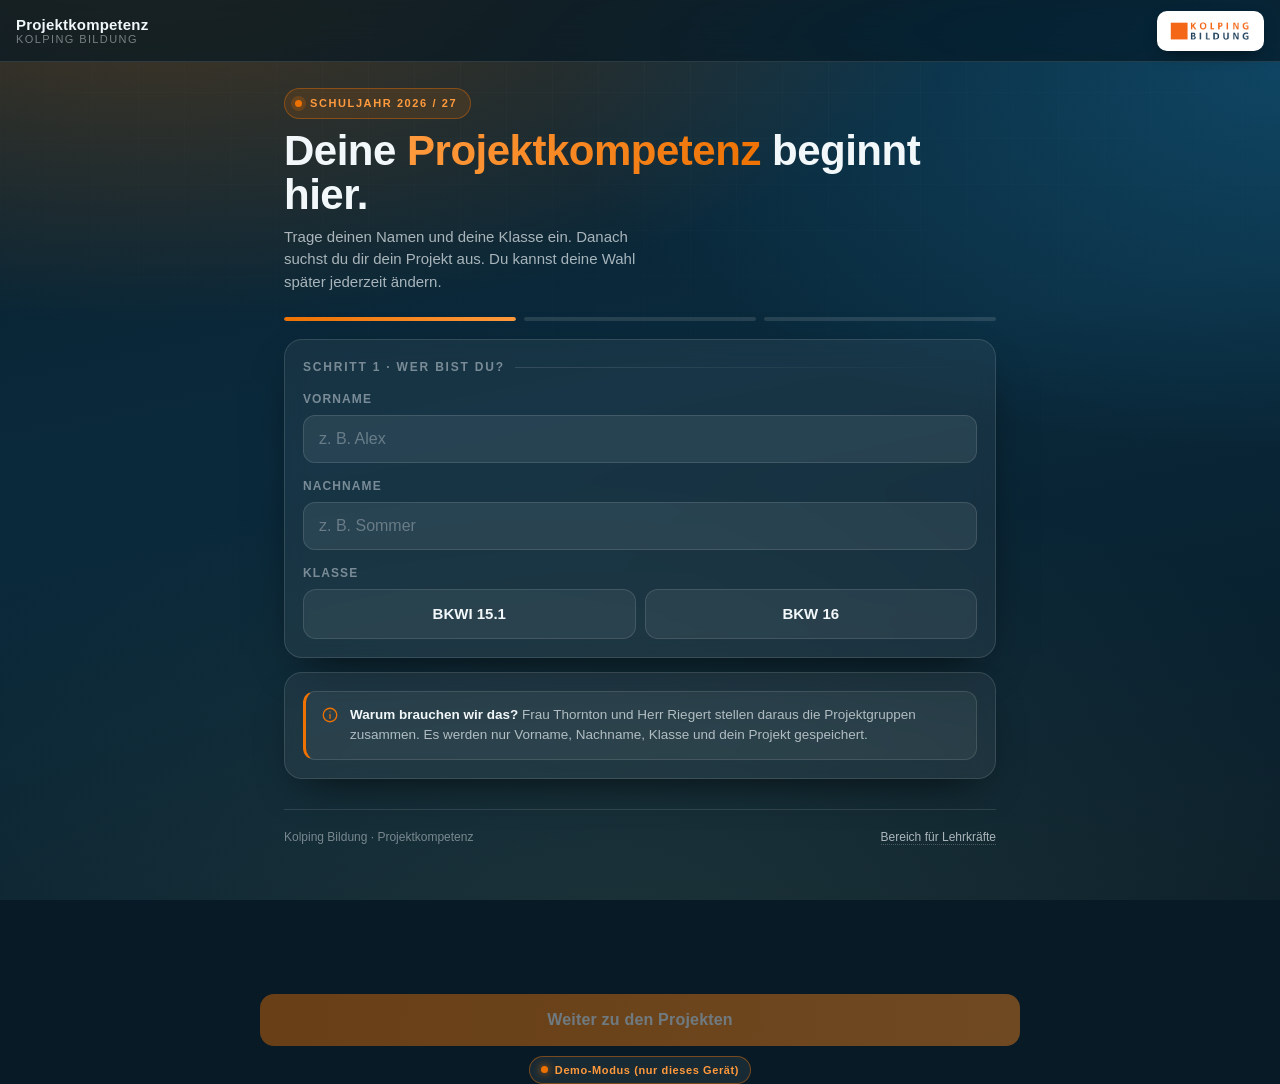
==== index.html @ 121eb58d "Projektkompetenz: Anmeldeseite, Lehrkraft-Bereich und PDF-Listen Kolping Bildung, Schuljahr 2026/27," ====
<!DOCTYPE html>
<html lang="de">
<head>
<meta charset="utf-8">
<meta name="viewport" content="width=device-width, initial-scale=1, viewport-fit=cover">
<meta name="theme-color" content="#071A25">
<meta name="description" content="Projektkompetenz an der Kolping Bildung – hier wählst du dein Projekt.">
<meta name="robots" content="noindex">
<title>Projektkompetenz · Kolping Bildung</title>
<link rel="icon" href="assets/kolping-bildung-logo.png">
<link rel="apple-touch-icon" href="assets/kolping-bildung-logo.png">
<link rel="stylesheet" href="css/style.css">
</head>
<body>

<header class="kopf">
  <button class="kopf-zurueck" id="zurueck" hidden aria-label="Einen Schritt zurück"></button>
  <div class="kopf-titel">
    <b id="kopf-titel">Projektkompetenz</b>
    <span id="kopf-unter">Kolping Bildung</span>
  </div>
  <div class="logo-feld">
    <img src="assets/kolping-bildung-logo.png" alt="Kolping Bildung">
  </div>
</header>

<main class="huelle" id="haupt">

  <!-- ============================ Schritt 1: Name ======================== -->
  <section id="ansicht-name" class="ansicht">
    <div class="hero">
      <span class="marke" id="marke">Schuljahr 2026 / 27</span>
      <h1>Deine <em>Projektkompetenz</em> beginnt hier.</h1>
      <p>Trage deinen Namen und deine Klasse ein. Danach suchst du dir dein
         Projekt aus. Du kannst deine Wahl später jederzeit ändern.</p>
    </div>

    <div class="schritte" aria-hidden="true">
      <span class="schritt aktiv" id="s1"><i></i></span>
      <span class="schritt" id="s2"><i></i></span>
      <span class="schritt" id="s3"><i></i></span>
    </div>

    <div class="karte">
      <h2 class="karte-titel">Schritt 1 · Wer bist du?</h2>

      <div class="feld">
        <label for="vorname">Vorname</label>
        <input type="text" id="vorname" name="vorname" autocomplete="given-name"
               enterkeyhint="next" placeholder="z. B. Alex" maxlength="40" spellcheck="false">
        <div class="feld-fehler" id="fehler-vorname">Bitte trage deinen Vornamen ein.</div>
      </div>

      <div class="feld">
        <label for="nachname">Nachname</label>
        <input type="text" id="nachname" name="nachname" autocomplete="family-name"
               enterkeyhint="next" placeholder="z. B. Sommer" maxlength="40" spellcheck="false">
        <div class="feld-fehler" id="fehler-nachname">Bitte trage deinen Nachnamen ein.</div>
      </div>

      <div class="feld">
        <label id="klasse-label">Klasse</label>
        <div class="chips" id="klassen" role="group" aria-labelledby="klasse-label"></div>
        <div class="feld-fehler" id="fehler-klasse">Bitte tippe deine Klasse an.</div>
      </div>
    </div>

    <div class="karte" style="margin-top:14px">
      <div class="hinweis">
        <span id="hinweis-symbol"></span>
        <div><b>Warum brauchen wir das?</b> Frau Thornton und Herr Riegert stellen
        daraus die Projektgruppen zusammen. Es werden nur Vorname, Nachname,
        Klasse und dein Projekt gespeichert.</div>
      </div>
    </div>
  </section>

  <!-- ========================= Schritt 2: Projekte ======================= -->
  <section id="ansicht-projekte" class="ansicht" hidden>
    <div class="hero" style="padding-bottom:12px">
      <h1 style="font-size:clamp(24px,6.6vw,34px)">Wähle dein <em>Projekt</em></h1>
      <p id="projekte-unter">Tippe ein Projekt an. Mit „Mehr“ siehst du, was dich erwartet.</p>
    </div>

    <div class="schritte" aria-hidden="true">
      <span class="schritt fertig"><i></i></span>
      <span class="schritt aktiv"><i></i></span>
      <span class="schritt"><i></i></span>
    </div>

    <div class="filter" id="filter" role="group" aria-label="Nach Lehrkraft filtern"></div>

    <div id="gesperrt-hinweis" hidden style="margin-bottom:14px">
      <div class="hinweis hinweis--rot">
        <span></span>
        <div><b>Die Anmeldung ist geschlossen.</b> Wende dich an Frau Thornton
        oder Herrn Riegert, wenn du noch etwas ändern musst.</div>
      </div>
    </div>

    <div class="projekte" id="projekte"></div>
  </section>

  <!-- ========================= Schritt 3: Fertig ========================= -->
  <section id="ansicht-fertig" class="ansicht" hidden>
    <div class="schritte" style="margin-top:22px" aria-hidden="true">
      <span class="schritt fertig"><i></i></span>
      <span class="schritt fertig"><i></i></span>
      <span class="schritt fertig"><i></i></span>
    </div>

    <div class="karte">
      <div class="erfolg">
        <div class="erfolg-ring" id="erfolg-ring"></div>
        <h2>Passt, <span class="name" id="fertig-name">…</span>!</h2>
        <p id="fertig-text">Du bist eingetragen. Deine Wahl ist gespeichert.</p>

        <dl class="zusammenfassung" id="fertig-daten"></dl>
      </div>
    </div>

    <div class="karte">
      <h2 class="karte-titel">Deine Änderungen</h2>
      <div id="fertig-verlauf"></div>
    </div>

    <div class="karte">
      <div class="hinweis hinweis--gruen">
        <span></span>
        <div><b>Du darfst wechseln.</b> Solange die Anmeldung offen ist und im
        neuen Projekt ein Platz frei ist, kannst du dein Projekt tauschen.
        Jeder Wechsel wird protokolliert.</div>
      </div>
    </div>
  </section>

  <footer class="fuss">
    <span>Kolping Bildung · Projektkompetenz</span>
    <span><a href="lehrkraft.html">Bereich für Lehrkräfte</a></span>
  </footer>
</main>

<div class="leiste" id="leiste">
  <div class="leiste-innen">
    <button class="knopf" id="haupt-knopf">Weiter</button>
    <button class="knopf knopf--leise" id="neben-knopf" hidden style="margin-top:9px">Abbrechen</button>
    <div style="display:flex;justify-content:center;margin-top:10px">
      <span class="status" id="status"><i></i><span id="status-text">verbinde …</span></span>
    </div>
  </div>
</div>

<script src="js/config.js"></script>
<script src="js/ui.js"></script>
<script src="js/store.js"></script>
<script src="js/app.js"></script>
</body>
</html>
---- css/style.css ----
/* ============================================================================
   Projektkompetenz – Kolping Bildung
   Corporate Design: Orange #EE7203 · Dunkelblau #12415B · Grün #8CA88A
   Hausschrift Frutiger, ersatzweise Segoe UI.
   Aufgebaut mobile first – der Standardfall ist das Handy im Hochformat.
   ========================================================================= */

:root {
  /* Markenfarben */
  --orange:      #EE7203;
  --orange-hell: #FF9A3D;
  --orange-tief: #C25C00;
  --navy:        #12415B;
  --navy-tief:   #08202E;
  --navy-mitte:  #0E3247;
  --gruen:       #8CA88A;
  --gruen-hell:  #A8C4A6;

  /* Flächen und Schrift auf dunklem Grund */
  --grund:       #071A25;
  --glas:        rgba(255, 255, 255, .055);
  --glas-stark:  rgba(255, 255, 255, .10);
  --kante:       rgba(255, 255, 255, .12);
  --kante-hell:  rgba(255, 255, 255, .22);
  --schrift:     #F2F7FA;
  --schrift-weich: rgba(242, 247, 250, .68);
  --schrift-leise: rgba(242, 247, 250, .45);

  --rot:         #E5484D;

  --radius:      18px;
  --radius-klein: 12px;
  --radius-gross: 26px;

  --schatten:    0 18px 45px -22px rgba(0, 0, 0, .85);
  --glut:        0 0 0 1px rgba(238, 114, 3, .55), 0 12px 40px -14px rgba(238, 114, 3, .55);

  --schrift-familie: 'Segoe UI', Frutiger, 'Frutiger LT Std', Arial, Helvetica, sans-serif;

  --kopf-hoehe:  62px;
}

/* ------------------------------------------------------------------ Basis */

* { box-sizing: border-box; }

/* Muss über allen Klassen stehen: sonst gewinnt z. B. .knopf { display:flex }
   gegen das hidden-Attribut und versteckte Elemente bleiben sichtbar.      */
[hidden] { display: none !important; }

html { -webkit-text-size-adjust: 100%; }

body {
  margin: 0;
  min-height: 100dvh;
  font-family: var(--schrift-familie);
  font-size: 16px;
  line-height: 1.5;
  color: var(--schrift);
  background: var(--grund);
  overflow-x: hidden;
  -webkit-font-smoothing: antialiased;
  padding-bottom: env(safe-area-inset-bottom);
}

/* Hintergrund: dunkler Verlauf + weiches Farbleuchten + feines Raster.
   Bewusst dezent, damit das Logo und die Inhalte vorn bleiben.            */
body::before,
body::after {
  content: '';
  position: fixed;
  inset: 0;
  pointer-events: none;
  z-index: -2;
}

body::before {
  background:
    radial-gradient(120% 80% at 12% -8%,  rgba(238, 114, 3, .30) 0%, transparent 55%),
    radial-gradient(95% 70% at 100% 8%,   rgba(24, 118, 168, .38) 0%, transparent 60%),
    radial-gradient(120% 90% at 50% 108%, rgba(140, 168, 138, .16) 0%, transparent 62%),
    linear-gradient(168deg, var(--navy-tief) 0%, #0A2A3C 45%, var(--grund) 100%);
}

body::after {
  z-index: -1;
  opacity: .5;
  background-image:
    linear-gradient(rgba(255, 255, 255, .045) 1px, transparent 1px),
    linear-gradient(90deg, rgba(255, 255, 255, .045) 1px, transparent 1px);
  background-size: 46px 46px;
  mask-image: radial-gradient(120% 75% at 50% 0%, #000 0%, transparent 78%);
  -webkit-mask-image: radial-gradient(120% 75% at 50% 0%, #000 0%, transparent 78%);
}

.huelle {
  width: min(100%, 760px);
  margin: 0 auto;
  padding: 0 16px 120px;
}
.huelle--weit { width: min(100%, 1180px); }

/* --------------------------------------------------------------- Kopfzeile */

.kopf {
  position: sticky;
  top: 0;
  z-index: 40;
  display: flex;
  align-items: center;
  gap: 12px;
  min-height: var(--kopf-hoehe);
  padding: 8px 16px;
  padding-top: calc(8px + env(safe-area-inset-top));
  background: rgba(7, 26, 37, .72);
  backdrop-filter: blur(16px) saturate(140%);
  -webkit-backdrop-filter: blur(16px) saturate(140%);
  border-bottom: 1px solid var(--kante);
}

/* Das Logo steht laut CD oben rechts und braucht einen hellen Grund –
   deshalb sitzt es auf einem weißen Feld mit Schutzraum ringsum.          */
.logo-feld {
  margin-left: auto;
  display: flex;
  align-items: center;
  background: #fff;
  border-radius: 10px;
  padding: 7px 11px;
  box-shadow: 0 6px 18px -8px rgba(0, 0, 0, .7);
  flex: 0 0 auto;
}
.logo-feld img { display: block; height: 26px; width: auto; }

.kopf-titel {
  display: flex;
  flex-direction: column;
  line-height: 1.15;
  min-width: 0;
}
.kopf-titel b {
  font-size: 15px;
  font-weight: 700;
  letter-spacing: .2px;
  white-space: nowrap;
  overflow: hidden;
  text-overflow: ellipsis;
}
.kopf-titel span {
  font-size: 11px;
  color: var(--schrift-leise);
  text-transform: uppercase;
  letter-spacing: 1.4px;
}

.kopf-zurueck {
  display: inline-flex;
  align-items: center;
  justify-content: center;
  width: 38px; height: 38px;
  border-radius: 11px;
  border: 1px solid var(--kante);
  background: var(--glas);
  color: var(--schrift);
  cursor: pointer;
  flex: 0 0 auto;
}
.kopf-zurueck:active { transform: scale(.94); }

/* ------------------------------------------------------------------- Hero */

.hero { padding: 26px 0 20px; }

.hero h1 {
  margin: 10px 0 8px;
  font-size: clamp(28px, 8vw, 42px);
  line-height: 1.06;
  font-weight: 700;
  letter-spacing: -.5px;
}
.hero h1 em {
  font-style: normal;
  background: linear-gradient(96deg, var(--orange-hell), var(--orange));
  -webkit-background-clip: text;
  background-clip: text;
  color: transparent;
}
.hero p {
  margin: 0;
  color: var(--schrift-weich);
  font-size: 15px;
  max-width: 46ch;
}

.marke {
  display: inline-flex;
  align-items: center;
  gap: 8px;
  padding: 6px 13px 6px 10px;
  border-radius: 999px;
  border: 1px solid rgba(238, 114, 3, .4);
  background: rgba(238, 114, 3, .13);
  font-size: 11px;
  font-weight: 600;
  letter-spacing: 1.6px;
  text-transform: uppercase;
  color: var(--orange-hell);
}
.marke::before {
  content: '';
  width: 7px; height: 7px;
  border-radius: 50%;
  background: var(--orange);
  box-shadow: 0 0 0 4px rgba(238, 114, 3, .2);
  animation: pulsieren 2.6s ease-in-out infinite;
}
@keyframes pulsieren {
  0%, 100% { opacity: 1; transform: scale(1); }
  50%      { opacity: .45; transform: scale(.8); }
}

/* ------------------------------------------------------------ Schritte 1-2 */

.schritte {
  display: flex;
  align-items: center;
  gap: 8px;
  margin: 4px 0 18px;
}
.schritt {
  flex: 1;
  height: 4px;
  border-radius: 99px;
  background: rgba(255, 255, 255, .12);
  overflow: hidden;
}
.schritt i {
  display: block;
  height: 100%;
  width: 0;
  border-radius: 99px;
  background: linear-gradient(90deg, var(--orange), var(--orange-hell));
  transition: width .45s cubic-bezier(.4, 0, .2, 1);
}
.schritt.aktiv i, .schritt.fertig i { width: 100%; }

/* ------------------------------------------------------------------ Karten */

.karte {
  background: var(--glas);
  border: 1px solid var(--kante);
  border-radius: var(--radius);
  padding: 18px;
  backdrop-filter: blur(10px);
  -webkit-backdrop-filter: blur(10px);
  box-shadow: var(--schatten);
}
.karte + .karte { margin-top: 14px; }

.karte-titel {
  display: flex;
  align-items: center;
  gap: 10px;
  margin: 0 0 14px;
  font-size: 12px;
  font-weight: 700;
  letter-spacing: 1.8px;
  text-transform: uppercase;
  color: var(--schrift-leise);
}
.karte-titel::after {
  content: '';
  flex: 1;
  height: 1px;
  background: linear-gradient(90deg, var(--kante), transparent);
}

/* ---------------------------------------------------------------- Formular */

.feld { margin-bottom: 14px; }
.feld:last-child { margin-bottom: 0; }

.feld label {
  display: block;
  margin-bottom: 7px;
  font-size: 12px;
  font-weight: 600;
  letter-spacing: 1.1px;
  text-transform: uppercase;
  color: var(--schrift-leise);
}

.feld input[type=text],
.feld input[type=password],
.feld select {
  width: 100%;
  padding: 14px 15px;
  font-family: inherit;
  font-size: 16px;               /* 16px verhindert das Zoomen auf iPhones */
  color: var(--schrift);
  background: rgba(255, 255, 255, .07);
  border: 1px solid var(--kante);
  border-radius: var(--radius-klein);
  outline: none;
  transition: border-color .18s, box-shadow .18s, background .18s;
  -webkit-appearance: none;
  appearance: none;
}
.feld select {
  background-image: url("data:image/svg+xml,%3Csvg xmlns='http://www.w3.org/2000/svg' viewBox='0 0 24 24' fill='none' stroke='%23F2F7FA' stroke-width='2.2' stroke-linecap='round'%3E%3Cpath d='M6 9l6 6 6-6'/%3E%3C/svg%3E");
  background-repeat: no-repeat;
  background-position: right 13px center;
  background-size: 17px;
  padding-right: 40px;
}
.feld select option { background: var(--navy-tief); color: var(--schrift); }

.feld input::placeholder { color: rgba(242, 247, 250, .32); }

.feld input:focus, .feld select:focus {
  border-color: var(--orange);
  background: rgba(255, 255, 255, .1);
  box-shadow: 0 0 0 3px rgba(238, 114, 3, .22);
}
.feld input[aria-invalid=true] {
  border-color: var(--rot);
  box-shadow: 0 0 0 3px rgba(229, 72, 77, .18);
}

.feld-fehler {
  display: none;
  margin-top: 6px;
  font-size: 13px;
  color: #FF9AA0;
}
.feld-fehler.zeigen { display: block; }

/* Klassenauswahl als große Tippflächen */
.chips { display: flex; flex-wrap: wrap; gap: 9px; }
.chip {
  flex: 1 1 130px;
  min-height: 50px;
  display: inline-flex;
  align-items: center;
  justify-content: center;
  gap: 8px;
  padding: 12px 16px;
  font: inherit;
  font-weight: 600;
  font-size: 15px;
  color: var(--schrift);
  background: rgba(255, 255, 255, .06);
  border: 1px solid var(--kante);
  border-radius: 13px;
  cursor: pointer;
  transition: .16s;
  -webkit-tap-highlight-color: transparent;
}
.chip:active { transform: scale(.97); }
.chip[aria-pressed=true] {
  background: rgba(238, 114, 3, .18);
  border-color: var(--orange);
  color: #fff;
  box-shadow: 0 0 0 3px rgba(238, 114, 3, .16);
}

/* ---------------------------------------------------------------- Schalter */

.knopf {
  display: inline-flex;
  align-items: center;
  justify-content: center;
  gap: 9px;
  min-height: 52px;
  width: 100%;
  padding: 14px 20px;
  font-family: inherit;
  font-size: 16px;
  font-weight: 700;
  letter-spacing: .2px;
  color: #fff;
  background: linear-gradient(96deg, var(--orange), #FF8A1F);
  border: none;
  border-radius: 14px;
  cursor: pointer;
  transition: transform .14s, box-shadow .2s, filter .2s;
  box-shadow: 0 14px 30px -14px rgba(238, 114, 3, .9);
  -webkit-tap-highlight-color: transparent;
}
.knopf:hover:not(:disabled) { filter: brightness(1.07); }
.knopf:active:not(:disabled) { transform: scale(.98); }
.knopf:disabled { opacity: .42; cursor: not-allowed; box-shadow: none; }

.knopf--leise {
  background: var(--glas-stark);
  border: 1px solid var(--kante);
  box-shadow: none;
  color: var(--schrift);
}
.knopf--gefahr {
  background: rgba(229, 72, 77, .16);
  border: 1px solid rgba(229, 72, 77, .5);
  color: #FFB3B6;
  box-shadow: none;
}
.knopf--klein {
  min-height: 40px;
  width: auto;
  padding: 9px 15px;
  font-size: 14px;
  border-radius: 11px;
}

/* Feste Leiste am unteren Rand – der Daumen kommt dort am besten hin. */
.leiste {
  position: fixed;
  left: 0; right: 0; bottom: 0;
  z-index: 45;
  padding: 12px 16px calc(12px + env(safe-area-inset-bottom));
  background: linear-gradient(to top, rgba(7, 26, 37, .97) 62%, rgba(7, 26, 37, 0));
  backdrop-filter: blur(10px);
  -webkit-backdrop-filter: blur(10px);
}
.leiste-innen { width: min(100%, 760px); margin: 0 auto; }

/* ---------------------------------------------------------- Projektkarten */

.projekte { display: grid; gap: 12px; }

.projekt {
  position: relative;
  display: block;
  width: 100%;
  text-align: left;
  font-family: inherit;
  color: var(--schrift);
  background: var(--glas);
  border: 1px solid var(--kante);
  border-radius: var(--radius);
  padding: 15px 15px 13px;
  cursor: pointer;
  overflow: hidden;
  transition: border-color .18s, background .18s, transform .14s, box-shadow .22s;
  -webkit-tap-highlight-color: transparent;
}
.projekt::before {                       /* Lichtkante links */
  content: '';
  position: absolute;
  left: 0; top: 14px; bottom: 14px;
  width: 3px;
  border-radius: 0 3px 3px 0;
  background: linear-gradient(180deg, var(--orange), rgba(238, 114, 3, 0));
  opacity: .55;
  transition: opacity .2s;
}
.projekt:active { transform: scale(.985); }
.projekt[aria-pressed=true] {
  background: rgba(238, 114, 3, .13);
  border-color: var(--orange);
  box-shadow: var(--glut);
}
.projekt[aria-pressed=true]::before { opacity: 1; }
.projekt.voll { opacity: .5; cursor: not-allowed; }
.projekt.voll::before { background: rgba(255, 255, 255, .3); }
.projekt.meins { border-color: var(--gruen); background: rgba(140, 168, 138, .13); }
.projekt.meins::before { background: linear-gradient(180deg, var(--gruen-hell), transparent); opacity: 1; }

.projekt-kopf { display: flex; align-items: flex-start; gap: 12px; }

.projekt-symbol {
  flex: 0 0 auto;
  width: 44px; height: 44px;
  display: grid;
  place-items: center;
  border-radius: 13px;
  background: rgba(238, 114, 3, .16);
  border: 1px solid rgba(238, 114, 3, .3);
  color: var(--orange-hell);
}
.projekt-symbol svg { width: 22px; height: 22px; }
.projekt.meins .projekt-symbol {
  background: rgba(140, 168, 138, .2);
  border-color: rgba(140, 168, 138, .45);
  color: var(--gruen-hell);
}

.projekt-text { min-width: 0; flex: 1; }
.projekt-name {
  margin: 0;
  font-size: 18px;
  font-weight: 700;
  letter-spacing: -.2px;
  line-height: 1.2;
}
.projekt-klartext {
  margin: 3px 0 0;
  font-size: 13.5px;
  line-height: 1.4;
  color: var(--schrift-weich);
}

.projekt-marken { display: flex; flex-wrap: wrap; gap: 6px; margin-top: 10px; }
.mini {
  display: inline-flex;
  align-items: center;
  gap: 5px;
  padding: 4px 9px;
  border-radius: 8px;
  font-size: 11px;
  font-weight: 600;
  letter-spacing: .5px;
  background: rgba(255, 255, 255, .07);
  border: 1px solid var(--kante);
  color: var(--schrift-weich);
  white-space: nowrap;
}
.mini--lehrkraft { color: #BBD5E4; }
.mini--hinweis { background: rgba(238, 114, 3, .16); border-color: rgba(238, 114, 3, .38); color: var(--orange-hell); }
.mini--gruen  { background: rgba(140, 168, 138, .18); border-color: rgba(140, 168, 138, .45); color: var(--gruen-hell); }
.mini--voll   { background: rgba(229, 72, 77, .16); border-color: rgba(229, 72, 77, .45); color: #FFB3B6; }

/* Belegungsbalken */
.balken-zeile {
  display: flex;
  align-items: center;
  gap: 10px;
  margin-top: 12px;
}
.balken {
  flex: 1;
  height: 7px;
  border-radius: 99px;
  background: rgba(255, 255, 255, .1);
  overflow: hidden;
}
.balken i {
  display: block;
  height: 100%;
  border-radius: 99px;
  background: linear-gradient(90deg, var(--orange), var(--orange-hell));
  transition: width .5s cubic-bezier(.4, 0, .2, 1);
}
.balken i.voll  { background: linear-gradient(90deg, #E5484D, #FF7A7F); }
.balken i.meins { background: linear-gradient(90deg, var(--gruen), var(--gruen-hell)); }
.balken-zahl {
  font-size: 12px;
  font-weight: 700;
  font-variant-numeric: tabular-nums;
  color: var(--schrift-weich);
  white-space: nowrap;
}

.projekt-mehr {
  margin-top: 11px;
  padding-top: 11px;
  border-top: 1px dashed var(--kante);
  display: none;
}
.projekt.offen .projekt-mehr { display: block; animation: einblenden .25s ease; }
.projekt-mehr ul { margin: 0; padding-left: 18px; }
.projekt-mehr li {
  font-size: 13.5px;
  line-height: 1.5;
  color: var(--schrift-weich);
  margin-bottom: 4px;
}
.projekt-mehr li::marker { color: var(--orange); }

.mehr-schalter {
  display: inline-flex;
  align-items: center;
  gap: 5px;
  margin-top: 10px;
  padding: 6px 10px;
  font: inherit;
  font-size: 12.5px;
  font-weight: 600;
  color: var(--schrift-weich);
  background: transparent;
  border: 1px solid var(--kante);
  border-radius: 9px;
  cursor: pointer;
}
.mehr-schalter svg { width: 14px; height: 14px; transition: transform .22s; }
.projekt.offen .mehr-schalter svg { transform: rotate(180deg); }

@keyframes einblenden {
  from { opacity: 0; transform: translateY(-5px); }
  to   { opacity: 1; transform: none; }
}

/* Filterzeile */
.filter {
  display: flex;
  gap: 8px;
  overflow-x: auto;
  padding: 2px 0 10px;
  scrollbar-width: none;
  -ms-overflow-style: none;
}
.filter::-webkit-scrollbar { display: none; }
.filter button {
  flex: 0 0 auto;
  padding: 8px 14px;
  font: inherit;
  font-size: 13px;
  font-weight: 600;
  color: var(--schrift-weich);
  background: rgba(255, 255, 255, .06);
  border: 1px solid var(--kante);
  border-radius: 99px;
  cursor: pointer;
  white-space: nowrap;
}
.filter button[aria-pressed=true] {
  background: rgba(238, 114, 3, .2);
  border-color: var(--orange);
  color: #fff;
}

/* ------------------------------------------------------------- Bestätigung */

.erfolg { text-align: center; padding: 22px 18px 26px; }
.erfolg-ring {
  width: 82px; height: 82px;
  margin: 0 auto 16px;
  display: grid;
  place-items: center;
  border-radius: 50%;
  background: rgba(140, 168, 138, .16);
  border: 2px solid var(--gruen);
  color: var(--gruen-hell);
  animation: aufpoppen .45s cubic-bezier(.34, 1.56, .64, 1);
}
.erfolg-ring svg { width: 38px; height: 38px; }
@keyframes aufpoppen {
  from { transform: scale(.3); opacity: 0; }
  to   { transform: scale(1); opacity: 1; }
}
.erfolg h2 { margin: 0 0 6px; font-size: 23px; }
.erfolg .name { color: var(--orange-hell); }
.erfolg p { margin: 0 auto; color: var(--schrift-weich); max-width: 40ch; font-size: 14.5px; }

.zusammenfassung {
  margin: 18px 0 0;
  padding: 16px;
  border-radius: var(--radius-klein);
  background: rgba(255, 255, 255, .06);
  border: 1px solid var(--kante);
  text-align: left;
}
.zeile {
  display: flex;
  justify-content: space-between;
  align-items: baseline;
  gap: 14px;
  padding: 7px 0;
  border-bottom: 1px solid rgba(255, 255, 255, .07);
  font-size: 14px;
}
.zeile:last-child { border-bottom: none; }
.zeile dt { color: var(--schrift-leise); font-size: 12px; text-transform: uppercase; letter-spacing: .9px; }
.zeile dd { margin: 0; font-weight: 600; text-align: right; }

/* ---------------------------------------------------------------- Hinweise */

.hinweis {
  display: flex;
  gap: 11px;
  padding: 13px 15px;
  border-radius: var(--radius-klein);
  background: rgba(255, 255, 255, .05);
  border: 1px solid var(--kante);
  border-left: 3px solid var(--orange);
  font-size: 13.5px;
  line-height: 1.5;
  color: var(--schrift-weich);
}
.hinweis--gruen { border-left-color: var(--gruen); }
.hinweis--rot   { border-left-color: var(--rot); background: rgba(229, 72, 77, .1); }
.hinweis svg { flex: 0 0 auto; width: 18px; height: 18px; margin-top: 1px; color: var(--orange); }
.hinweis--gruen svg { color: var(--gruen-hell); }
.hinweis--rot svg   { color: #FF9AA0; }
.hinweis b { color: var(--schrift); }

/* Meldung, die kurz eingeblendet wird */
.toast-raum {
  position: fixed;
  left: 12px; right: 12px;
  bottom: calc(84px + env(safe-area-inset-bottom));
  z-index: 90;
  display: flex;
  flex-direction: column;
  align-items: center;
  gap: 8px;
  pointer-events: none;
}
.toast {
  max-width: 520px;
  width: 100%;
  display: flex;
  align-items: center;
  gap: 10px;
  padding: 13px 16px;
  border-radius: 13px;
  background: rgba(11, 38, 53, .97);
  border: 1px solid var(--kante-hell);
  box-shadow: 0 20px 45px -18px #000;
  font-size: 14px;
  font-weight: 500;
  animation: hochschieben .3s cubic-bezier(.34, 1.4, .64, 1);
}
.toast.gut  { border-color: rgba(140, 168, 138, .6); }
.toast.warn { border-color: rgba(238, 114, 3, .6); }
.toast.fehler { border-color: rgba(229, 72, 77, .65); }
.toast svg { width: 18px; height: 18px; flex: 0 0 auto; }
@keyframes hochschieben {
  from { opacity: 0; transform: translateY(14px); }
  to   { opacity: 1; transform: none; }
}
.toast.weg { opacity: 0; transform: translateY(10px); transition: .3s; }

/* ------------------------------------------------------------ Statuszeile */

.status {
  display: inline-flex;
  align-items: center;
  gap: 7px;
  padding: 5px 11px;
  border-radius: 99px;
  font-size: 11px;
  font-weight: 600;
  letter-spacing: .6px;
  background: rgba(255, 255, 255, .07);
  border: 1px solid var(--kante);
  color: var(--schrift-weich);
}
.status i {
  width: 7px; height: 7px;
  border-radius: 50%;
  background: var(--gruen);
  box-shadow: 0 0 8px var(--gruen);
}
.status.demo   { border-color: rgba(238, 114, 3, .45); color: var(--orange-hell); }
.status.demo i { background: var(--orange); box-shadow: 0 0 8px var(--orange); }
.status.aus    { border-color: rgba(229, 72, 77, .5); color: #FFB3B6; }
.status.aus i  { background: var(--rot); box-shadow: 0 0 8px var(--rot); }

/* --------------------------------------------------------------- Lehrkraft */

.kacheln {
  display: grid;
  grid-template-columns: repeat(2, 1fr);
  gap: 10px;
  margin-bottom: 14px;
}
.kachel {
  padding: 14px;
  border-radius: var(--radius-klein);
  background: var(--glas);
  border: 1px solid var(--kante);
}
.kachel b {
  display: block;
  font-size: 26px;
  line-height: 1.1;
  font-variant-numeric: tabular-nums;
  color: var(--orange-hell);
}
.kachel span {
  font-size: 11px;
  text-transform: uppercase;
  letter-spacing: 1px;
  color: var(--schrift-leise);
}
.kachel.gruen b { color: var(--gruen-hell); }
.kachel.blau  b { color: #8FC5E8; }

.reiter {
  display: flex;
  gap: 6px;
  padding: 5px;
  margin-bottom: 14px;
  border-radius: 14px;
  background: rgba(255, 255, 255, .05);
  border: 1px solid var(--kante);
  overflow-x: auto;
  scrollbar-width: none;
}
.reiter::-webkit-scrollbar { display: none; }
.reiter button {
  flex: 1 0 auto;
  min-height: 40px;
  padding: 9px 14px;
  font: inherit;
  font-size: 13.5px;
  font-weight: 600;
  color: var(--schrift-weich);
  background: transparent;
  border: none;
  border-radius: 10px;
  cursor: pointer;
  white-space: nowrap;
}
.reiter button[aria-selected=true] {
  background: linear-gradient(96deg, var(--orange), #FF8A1F);
  color: #fff;
  box-shadow: 0 8px 20px -12px rgba(238, 114, 3, .9);
}

.blatt { display: none; }
.blatt.aktiv { display: block; animation: einblenden .22s ease; }

/* Gruppenblock in der Lehrkraft-Ansicht */
.gruppe { margin-bottom: 12px; }
.gruppe-kopf {
  display: flex;
  align-items: center;
  gap: 10px;
  flex-wrap: wrap;
  padding-bottom: 10px;
  border-bottom: 1px solid var(--kante);
  margin-bottom: 10px;
}
.gruppe-kopf h3 { margin: 0; font-size: 16px; flex: 1 1 160px; }
.plaetze-regler { display: inline-flex; align-items: center; gap: 6px; }
.plaetze-regler button {
  width: 30px; height: 30px;
  display: grid; place-items: center;
  font: inherit; font-size: 17px; font-weight: 700;
  color: var(--schrift);
  background: rgba(255, 255, 255, .08);
  border: 1px solid var(--kante);
  border-radius: 8px;
  cursor: pointer;
  line-height: 1;
}
.plaetze-regler button:active { transform: scale(.92); }

.person {
  display: flex;
  align-items: center;
  gap: 10px;
  padding: 9px 11px;
  border-radius: 11px;
  background: rgba(255, 255, 255, .045);
  border: 1px solid rgba(255, 255, 255, .08);
  margin-bottom: 7px;
}
.person:last-child { margin-bottom: 0; }
.person-name { flex: 1; min-width: 0; font-size: 14.5px; font-weight: 600; }
.person-name small {
  display: block;
  font-size: 11.5px;
  font-weight: 500;
  color: var(--schrift-leise);
}
.person select {
  flex: 0 1 auto;
  max-width: 150px;
  padding: 7px 9px;
  font: inherit;
  font-size: 12.5px;
  color: var(--schrift);
  background: rgba(255, 255, 255, .08);
  border: 1px solid var(--kante);
  border-radius: 8px;
}
.person select option { background: var(--navy-tief); }
.person-weg {
  flex: 0 0 auto;
  width: 32px; height: 32px;
  display: grid; place-items: center;
  color: #FF9AA0;
  background: rgba(229, 72, 77, .12);
  border: 1px solid rgba(229, 72, 77, .35);
  border-radius: 8px;
  cursor: pointer;
}
.person-weg svg { width: 15px; height: 15px; }

.leer {
  padding: 16px;
  text-align: center;
  font-size: 13.5px;
  color: var(--schrift-leise);
  border: 1px dashed var(--kante);
  border-radius: var(--radius-klein);
}

/* Verlauf / Protokoll */
.protokoll { max-height: 460px; overflow-y: auto; }
.protokoll-zeile {
  display: flex;
  gap: 11px;
  padding: 10px 0;
  border-bottom: 1px solid rgba(255, 255, 255, .07);
  font-size: 13.5px;
}
.protokoll-zeile:last-child { border-bottom: none; }
.protokoll-punkt {
  flex: 0 0 auto;
  width: 9px; height: 9px;
  margin-top: 6px;
  border-radius: 50%;
  background: var(--orange);
}
.protokoll-punkt.neu    { background: var(--gruen); }
.protokoll-punkt.weg    { background: var(--rot); }
.protokoll-punkt.lehrer { background: #8FC5E8; }
.protokoll-text { flex: 1; min-width: 0; }
.protokoll-zeit { font-size: 11.5px; color: var(--schrift-leise); white-space: nowrap; }

/* Tabelle (breite Bildschirme) */
.tabelle-huelle { overflow-x: auto; -webkit-overflow-scrolling: touch; }
table.liste {
  width: 100%;
  border-collapse: collapse;
  font-size: 13.5px;
  min-width: 560px;
}
table.liste th {
  position: sticky; top: 0;
  text-align: left;
  padding: 10px 12px;
  font-size: 11px;
  text-transform: uppercase;
  letter-spacing: 1px;
  color: #fff;
  background: var(--navy);
  white-space: nowrap;
}
table.liste th:first-child { border-radius: 9px 0 0 0; }
table.liste th:last-child  { border-radius: 0 9px 0 0; }
table.liste td {
  padding: 10px 12px;
  border-bottom: 1px solid rgba(255, 255, 255, .07);
  vertical-align: middle;
}
table.liste tbody tr:nth-child(even) { background: rgba(255, 255, 255, .028); }

/* ------------------------------------------------------------------ Dialog */

.schleier {
  position: fixed;
  inset: 0;
  z-index: 100;
  display: none;
  align-items: flex-end;
  justify-content: center;
  background: rgba(4, 14, 20, .72);
  backdrop-filter: blur(5px);
  -webkit-backdrop-filter: blur(5px);
}
.schleier.offen { display: flex; }
.dialog {
  width: min(100%, 520px);
  max-height: 88dvh;
  overflow-y: auto;
  padding: 22px 20px calc(22px + env(safe-area-inset-bottom));
  background: #0C2E42;
  border: 1px solid var(--kante-hell);
  border-bottom: none;
  border-radius: var(--radius-gross) var(--radius-gross) 0 0;
  animation: hochschieben .3s cubic-bezier(.34, 1.3, .64, 1);
}
.dialog h3 { margin: 0 0 6px; font-size: 20px; }
.dialog > p { margin: 0 0 16px; color: var(--schrift-weich); font-size: 14.5px; }
.dialog-griff {
  width: 40px; height: 4px;
  margin: -6px auto 16px;
  border-radius: 99px;
  background: var(--kante-hell);
}
.dialog-knoepfe { display: flex; flex-direction: column; gap: 9px; margin-top: 18px; }

/* ------------------------------------------------------------------ Fußzeile */

.fuss {
  margin-top: 30px;
  padding: 18px 0 8px;
  border-top: 1px solid var(--kante);
  display: flex;
  flex-wrap: wrap;
  gap: 8px 16px;
  justify-content: space-between;
  font-size: 12px;
  color: var(--schrift-leise);
}
.fuss a { color: var(--schrift-weich); text-decoration: none; border-bottom: 1px dotted var(--kante-hell); }
.fuss a:hover { color: var(--orange-hell); }

/* --------------------------------------------------------- Barrierefreiheit */

:focus-visible {
  outline: 3px solid var(--orange-hell);
  outline-offset: 2px;
  border-radius: 6px;
}
.nur-vorlesen {
  position: absolute;
  width: 1px; height: 1px;
  padding: 0; margin: -1px;
  overflow: hidden;
  clip: rect(0 0 0 0);
  white-space: nowrap;
  border: 0;
}

@media (prefers-reduced-motion: reduce) {
  *, *::before, *::after {
    animation-duration: .01ms !important;
    animation-iteration-count: 1 !important;
    transition-duration: .01ms !important;
  }
}

/* ------------------------------------------------------ Größere Bildschirme */

@media (min-width: 640px) {
  .huelle { padding-left: 24px; padding-right: 24px; }
  .projekte { grid-template-columns: repeat(2, 1fr); }
  .kacheln { grid-template-columns: repeat(4, 1fr); }
  .dialog {
    border-radius: var(--radius-gross);
    border-bottom: 1px solid var(--kante-hell);
    margin-bottom: 5vh;
  }
  .schleier { align-items: center; }
  .dialog-griff { display: none; }
  .dialog-knoepfe { flex-direction: row-reverse; }
  .dialog-knoepfe .knopf { flex: 1; }
  .leiste { position: static; background: none; backdrop-filter: none; padding: 20px 0 0; }
  .toast-raum { bottom: 20px; }
  .knopf--zeile { width: auto; }
}

@media (min-width: 900px) {
  .projekte { grid-template-columns: repeat(3, 1fr); }
  .huelle--weit .projekte { grid-template-columns: repeat(2, 1fr); }
}

/* ------------------------------------------------------------------- Druck */

@media print {
  body::before, body::after { display: none; }
  body { background: #fff; color: #000; }
  .kopf, .leiste, .toast-raum, .knopf, .reiter { display: none !important; }
}
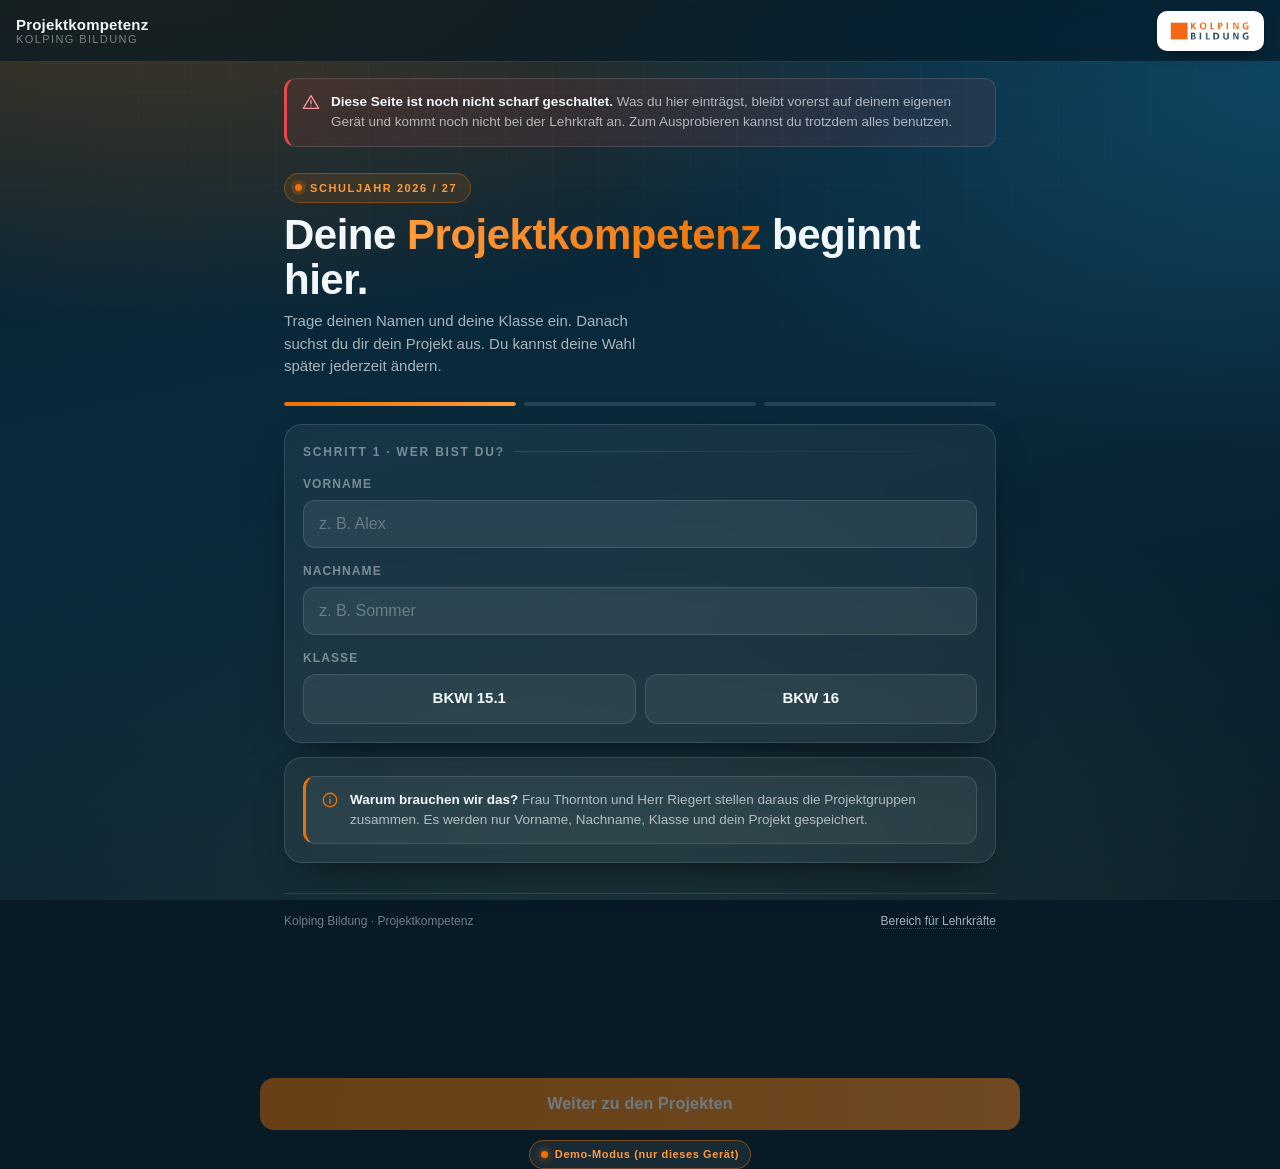
==== commit 33f6d694: "Urspruengliche Projektnamen, keine Beschreibungen, Klassensperre Auf Wunsch der Lehrkraefte: - die P" ====
--- a/index.html
+++ b/index.html
@@ -25,6 +25,8 @@
 </header>
 
 <main class="huelle" id="haupt">
+
+  <div id="demo-banner" hidden style="margin-top:16px"></div>
 
   <!-- ============================ Schritt 1: Name ======================== -->
   <section id="ansicht-name" class="ansicht">
@@ -79,7 +81,7 @@
   <section id="ansicht-projekte" class="ansicht" hidden>
     <div class="hero" style="padding-bottom:12px">
       <h1 style="font-size:clamp(24px,6.6vw,34px)">Wähle dein <em>Projekt</em></h1>
-      <p id="projekte-unter">Tippe ein Projekt an. Mit „Mehr“ siehst du, was dich erwartet.</p>
+      <p id="projekte-unter">Tippe dein Projekt an und bestätige unten. Volle Projekte sind gesperrt.</p>
     </div>
 
     <div class="schritte" aria-hidden="true">
--- a/css/style.css
+++ b/css/style.css
@@ -465,7 +465,9 @@
 .projekt.meins { border-color: var(--gruen); background: rgba(140, 168, 138, .13); }
 .projekt.meins::before { background: linear-gradient(180deg, var(--gruen-hell), transparent); opacity: 1; }
 
-.projekt-kopf { display: flex; align-items: flex-start; gap: 12px; }
+/* Ohne Beschreibungstext steht nur noch der Name neben dem Symbol –
+   mittig ausgerichtet sieht das ruhiger aus.                            */
+.projekt-kopf { display: flex; align-items: center; gap: 12px; }
 
 .projekt-symbol {
   flex: 0 0 auto;
@@ -492,12 +494,6 @@
   letter-spacing: -.2px;
   line-height: 1.2;
 }
-.projekt-klartext {
-  margin: 3px 0 0;
-  font-size: 13.5px;
-  line-height: 1.4;
-  color: var(--schrift-weich);
-}
 
 .projekt-marken { display: flex; flex-wrap: wrap; gap: 6px; margin-top: 10px; }
 .mini {
@@ -550,39 +546,7 @@
   white-space: nowrap;
 }
 
-.projekt-mehr {
-  margin-top: 11px;
-  padding-top: 11px;
-  border-top: 1px dashed var(--kante);
-  display: none;
-}
-.projekt.offen .projekt-mehr { display: block; animation: einblenden .25s ease; }
-.projekt-mehr ul { margin: 0; padding-left: 18px; }
-.projekt-mehr li {
-  font-size: 13.5px;
-  line-height: 1.5;
-  color: var(--schrift-weich);
-  margin-bottom: 4px;
-}
-.projekt-mehr li::marker { color: var(--orange); }
-
-.mehr-schalter {
-  display: inline-flex;
-  align-items: center;
-  gap: 5px;
-  margin-top: 10px;
-  padding: 6px 10px;
-  font: inherit;
-  font-size: 12.5px;
-  font-weight: 600;
-  color: var(--schrift-weich);
-  background: transparent;
-  border: 1px solid var(--kante);
-  border-radius: 9px;
-  cursor: pointer;
-}
-.mehr-schalter svg { width: 14px; height: 14px; transition: transform .22s; }
-.projekt.offen .mehr-schalter svg { transform: rotate(180deg); }
+
 
 @keyframes einblenden {
   from { opacity: 0; transform: translateY(-5px); }
